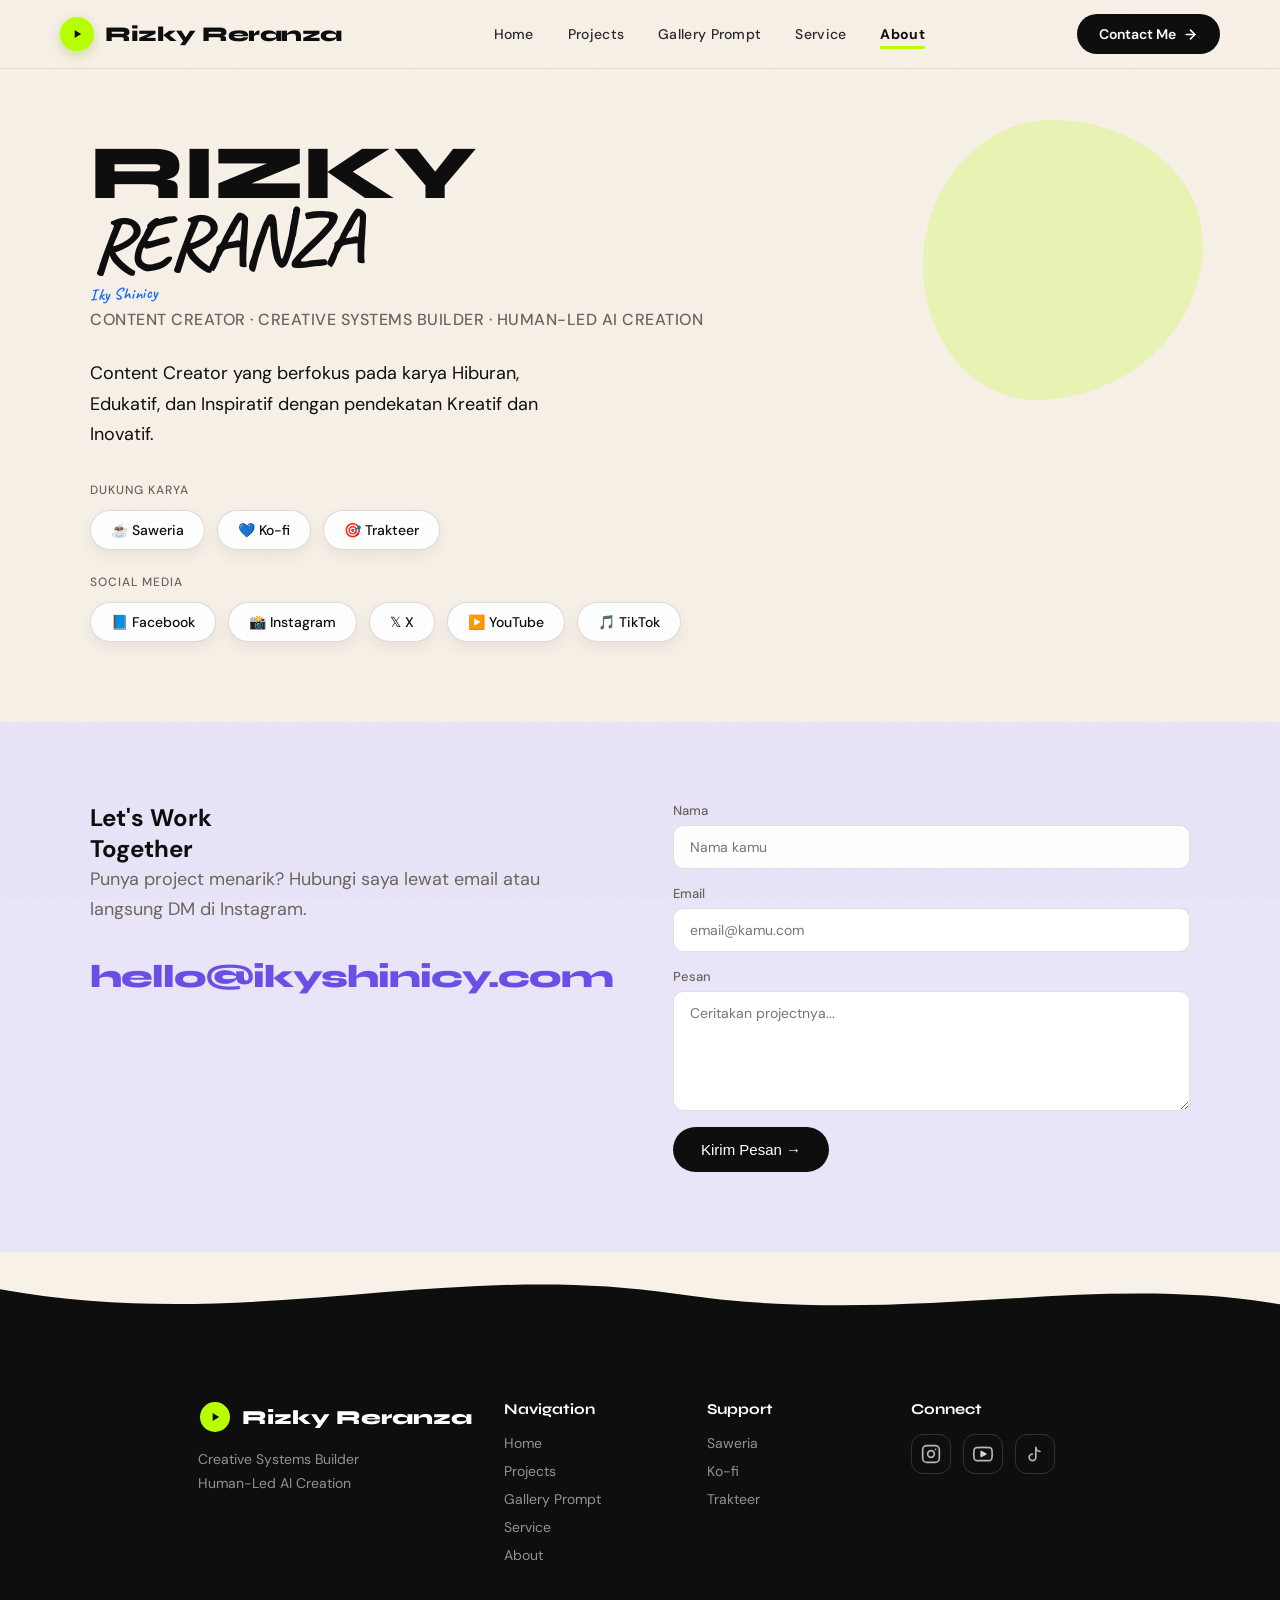
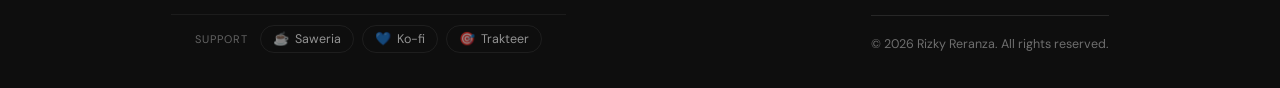
==== about.html @ e00b77de "Add files via upload" ====
<!DOCTYPE html>
<html lang="id">
<head>
  <meta charset="UTF-8"/>
  <meta name="viewport" content="width=device-width, initial-scale=1.0"/>
  <title>Iky Shinicy — Rizky Reranza | Creative Systems Builder</title>
  <meta name="description" content="Iky Shinicy adalah nama kreator dari Rizky Reranza, seorang Creative Systems Builder dan Content Creator Indonesia. Spesialisasi: desain visual, video, filmmaking, musik, dan web development melalui pendekatan Human-Led AI Creation."/>
  <meta name="keywords" content="Iky Shinicy, Rizky Reranza, Creative Systems Builder, Content Creator Indonesia, Human-Led AI Creation, desain visual, filmmaking, komposisi musik, web development"/>
  <meta property="og:title" content="Iky Shinicy — Rizky Reranza | Creative Systems Builder"/>
  <meta property="og:description" content="Creative Systems Builder & Content Creator Indonesia. Stay curious, stay creative."/>
  <meta property="og:type" content="website"/>
  <link rel="preconnect" href="https://fonts.googleapis.com"/>
  <link href="https://fonts.googleapis.com/css2?family=Syne:wght@700;800&family=DM+Sans:wght@300;400;500&display=swap" rel="stylesheet"/>
  <script src="js/colorizer.js"></script>
  <style>
    :root{--sky:#08A8F5;--lime:#B8FF00;--ink:#090909;--white:#fff;--yellow:#FFD21A;--paper:#F7F1E8;--muted:#6b6560;}
    *,*::before,*::after{box-sizing:border-box;margin:0;padding:0;}
    html{scroll-behavior:smooth;}
    body{font-family:'DM Sans',sans-serif;background:var(--paper);color:var(--ink);overflow-x:hidden;}
    a{color:inherit;text-decoration:none;}
    .noise{position:fixed;inset:0;pointer-events:none;opacity:.06;z-index:9999;background-image:url("data:image/svg+xml,%3Csvg viewBox='0 0 200 200' xmlns='http://www.w3.org/2000/svg'%3E%3Cfilter id='n'%3E%3CfeTurbulence type='fractalNoise' baseFrequency='.9' numOctaves='4'/%3E%3C/filter%3E%3Crect width='100%25' height='100%25' filter='url(%23n)'/%3E%3C/svg%3E");background-size:180px;mix-blend-mode:multiply;}

    header{position:fixed;z-index:1000;top:0;left:0;right:0;display:flex;align-items:center;justify-content:space-between;padding:16px calc(50% - 550px);background:rgba(247,241,232,.9);backdrop-filter:blur(16px);border-bottom:3px solid var(--ink);}
    .logo{font-family:'Syne',sans-serif;font-weight:800;font-size:20px;letter-spacing:-0.5px;display:flex;align-items:center;gap:10px;}
    .logo-dot{display:inline-block;background:var(--lime);border:2.5px solid var(--ink);border-radius:50%;width:26px;height:26px;box-shadow:3px 3px 0 var(--ink);}
    nav{display:flex;gap:6px;align-items:center;}
    nav a{font-size:13px;font-weight:500;padding:7px 14px;border-radius:999px;border:1.5px solid transparent;transition:all .2s;letter-spacing:.3px;}
    nav a:hover,nav a.active{border-color:var(--ink);background:var(--white);}
    nav .nav-cta{background:var(--ink);color:var(--white);border-color:var(--ink);}
    nav .nav-cta:hover{background:var(--sky);border-color:var(--sky);}
    .menu-btn{display:none;flex-direction:column;gap:5px;cursor:pointer;padding:4px;}
    .menu-btn span{display:block;width:22px;height:2px;background:var(--ink);border-radius:2px;transition:.3s;}

    .page-wrap{width:100%;}
    .about-hero{padding:140px calc(50% - 550px) 80px;display:block;border-bottom:3px solid var(--ink);}
    .about-alias{font-family:'DM Sans',sans-serif;font-size:16px;font-weight:500;color:var(--sky);letter-spacing:.5px;margin-bottom:8px;}
    .about-card-alias{font-size:13px;color:rgba(9,9,9,.5);margin-top:2px;margin-bottom:0;}
    .about-support{margin-top:28px;}
    .support-label{font-size:12px;font-weight:500;color:var(--muted);text-transform:uppercase;letter-spacing:1px;margin-bottom:12px;}
    .support-btns{display:flex;gap:12px;flex-wrap:wrap;}
    .about-name{font-family:'Syne',sans-serif;font-weight:800;font-size:clamp(40px,6vw,80px);letter-spacing:-3px;line-height:.88;text-transform:uppercase;margin-bottom:8px;}
    .about-name span{color:var(--sky);}
    .about-role{font-size:16px;font-weight:500;color:var(--muted);letter-spacing:.5px;text-transform:uppercase;margin-bottom:28px;}
    .about-bio{font-size:18px;line-height:1.7;color:var(--ink);margin-bottom:32px;max-width:480px;}
    .about-links{display:flex;gap:12px;flex-wrap:wrap;}
    .social-btn{display:inline-flex;align-items:center;gap:8px;font-size:14px;font-weight:500;padding:10px 20px;border:2px solid var(--ink);border-radius:999px;box-shadow:3px 3px 0 var(--ink);transition:all .2s;}
    .social-btn:hover{transform:translate(-2px,-2px);box-shadow:5px 5px 0 var(--ink);}
    .about-visual{display:flex;align-items:center;justify-content:center;}
    .about-card{width:100%;max-width:360px;background:var(--sky);border:3px solid var(--ink);border-radius:24px;padding:40px;box-shadow:12px 12px 0 var(--ink);text-align:center;}
    .about-avatar{width:100px;height:100px;border-radius:50%;background:var(--yellow);border:3px solid var(--ink);box-shadow:5px 5px 0 var(--ink);margin:0 auto 20px;display:flex;align-items:center;justify-content:center;font-size:40px;}
    .about-card-name{font-family:'Syne',sans-serif;font-weight:800;font-size:22px;letter-spacing:-1px;margin-bottom:4px;}
    .about-card-role{font-size:14px;color:rgba(9,9,9,.6);}
    .about-card-loc{display:inline-flex;align-items:center;gap:6px;margin-top:16px;font-size:13px;padding:6px 14px;background:var(--white);border:2px solid var(--ink);border-radius:999px;}

    .about-card-support{display:flex;flex-direction:column;gap:8px;margin-top:20px;}
    .card-sup-btn{display:flex;align-items:center;justify-content:center;gap:8px;font-size:14px;font-weight:500;font-family:'DM Sans',sans-serif;padding:10px 20px;background:var(--white);border:2px solid var(--ink);border-radius:999px;box-shadow:3px 3px 0 var(--ink);transition:all .2s;color:var(--ink);}
    .card-sup-btn:hover{transform:translate(-2px,-2px);box-shadow:5px 5px 0 var(--ink);}



    .contact-section{padding:80px calc(50% - 550px);background:var(--ink);color:var(--white);border-bottom:3px solid var(--sky);}
    .contact-section .section-title{color:var(--white);}
    .contact-grid{display:grid;grid-template-columns:1fr 1fr;gap:60px;align-items:start;}
    .contact-text{font-size:18px;color:rgba(255,255,255,.6);line-height:1.7;margin-bottom:32px;}
    .contact-email{font-family:'Syne',sans-serif;font-weight:800;font-size:clamp(20px,3vw,32px);letter-spacing:-1px;color:var(--sky);}
    .contact-email:hover{color:var(--lime);}
    .contact-form{display:flex;flex-direction:column;gap:16px;}
    .form-group{display:flex;flex-direction:column;gap:6px;}
    .form-group label{font-size:13px;font-weight:500;color:rgba(255,255,255,.5);}
    .form-group input,.form-group textarea{background:rgba(255,255,255,.06);border:1.5px solid rgba(255,255,255,.15);border-radius:10px;padding:12px 16px;font-size:14px;color:var(--white);font-family:'DM Sans',sans-serif;outline:none;transition:border-color .2s;resize:vertical;}
    .form-group input:focus,.form-group textarea:focus{border-color:var(--sky);}
    .form-group textarea{min-height:120px;}
    .submit-btn{background:var(--sky);color:var(--ink);font-size:15px;font-weight:500;padding:14px 28px;border-radius:999px;border:2px solid var(--sky);cursor:pointer;transition:all .2s;width:fit-content;}
    .submit-btn:hover{background:var(--lime);border-color:var(--lime);}

    footer{background:rgba(9,9,9,1);color:var(--white);padding:32px calc(50% - 550px);display:flex;justify-content:space-between;align-items:center;flex-wrap:wrap;gap:12px;font-size:13px;}
    .footer-links{display:flex;gap:20px;color:rgba(255,255,255,.4);}
    .footer-links a:hover{color:var(--white);}

    @media(max-width:768px){
      nav{display:none;}
      nav.open{display:flex;flex-direction:column;position:absolute;top:100%;left:0;right:0;background:var(--paper);padding:20px 6vw;border-bottom:3px solid var(--ink);gap:8px;}
      .menu-btn{display:flex;}
      .about-hero{grid-template-columns:1fr;gap:40px;}
      .about-visual{order:-1;}
      .contact-grid{grid-template-columns:1fr;}
    }
  </style>
  <link rel="stylesheet" href="css/site.css"/>
  <link rel="stylesheet" href="css/pages.css"/>
</head>
<body>
<div class="noise"></div>

<header>
  <a href="index.html" class="logo"><span class="logo-dot"></span>Iky Shinicy</a>
  <nav id="main-nav">
    <a href="index.html">Home</a>
    <a href="projects.html">Projects</a>
    <a href="galleryprompt.html">Gallery Prompt</a>
    <a href="service.html">Service</a>
    <a href="about.html" class="active">About</a>
    <a href="#" id="nav-hire" class="nav-cta">Hire Me</a>
  </nav>
  <div class="menu-btn" onclick="document.getElementById('main-nav').classList.toggle('open')">
    <span></span><span></span><span></span>
  </div>
</header>

<div class="page-wrap">

<section class="about-hero">
  <div>
    <div class="about-name" id="about-name"></div>
    <div class="about-alias" id="about-alias">Iky Shinicy</div>
    <div class="about-role" id="about-role"></div>
    <p class="about-bio" id="about-bio"></p>
    <div class="about-support">
      <div class="support-label">Dukung Karya</div>
      <div class="support-btns" id="support-btns"></div>
    </div>
    <div class="about-support" style="margin-top:24px;">
      <div class="support-label">Social Media</div>
      <div class="support-btns" id="social-btns"></div>
    </div>
  </div>
</section>



<section class="contact-section">
  <div class="contact-grid">
    <div>
      <h2 class="section-title">Let's Work<br>Together</h2>
      <p class="contact-text">Punya project menarik? Hubungi saya lewat email atau langsung DM di Instagram.</p>
      <a class="contact-email" id="contact-email" href="#"></a>
    </div>
    <div class="contact-form">
      <div class="form-group">
        <label>Nama</label>
        <input type="text" id="form-name" placeholder="Nama kamu"/>
      </div>
      <div class="form-group">
        <label>Email</label>
        <input type="email" id="form-email" placeholder="email@kamu.com"/>
      </div>
      <div class="form-group">
        <label>Pesan</label>
        <textarea id="form-msg" placeholder="Ceritakan projectnya..."></textarea>
      </div>
      <button class="submit-btn" onclick="submitForm()">Kirim Pesan →</button>
    </div>
  </div>
</section>

</div><!-- end page-wrap -->

<footer>
  <a href="index.html" style="font-family:'Syne',sans-serif;font-weight:800;font-size:16px;">Iky Shinicy</a>
  <div class="footer-links">
    <a href="index.html">Home</a>
    <a href="projects.html">Projects</a>
    <a href="galleryprompt.html">Gallery Prompt</a>
  </div>
</footer>

<script src="js/data.js"></script>
<script>
  function initAbout() {
    const d = SITE_DATA;
    const p = d.profile;

    // Nama — split jadi 2 baris, nama depan & belakang
    const nameParts = p.name.split(' ');
    const firstName = nameParts[0];
    const lastName = nameParts.slice(1).join(' ');
    document.getElementById('about-name').innerHTML = `${firstName}<br><span>${lastName}</span>`;

    // Role & Bio
    document.getElementById('about-role').textContent = p.role || 'Content Creator · Creative Systems Builder · Human-Led AI Creation';
    document.getElementById('about-bio').innerHTML = (p.bio || '') + (p.quote ? `<br><br><em>"${p.quote}"</em>` : '');

    // Alias/tagline
    if (p.tagline) document.getElementById('about-alias').textContent = p.tagline;

    // Nav hire me
    document.getElementById('nav-hire').href = 'mailto:' + p.email;

    // Contact email
    const emailEl = document.getElementById('contact-email');
    emailEl.textContent = p.email;
    emailEl.href = 'mailto:' + p.email;

    // Support buttons
    const supportMap = [
      { key: 'saweria', icon: '☕', label: 'Saweria' },
      { key: 'kofi',    icon: '💙', label: 'Ko-fi' },
      { key: 'trakteer',icon: '🎯', label: 'Trakteer' },
    ];
    document.getElementById('support-btns').innerHTML = supportMap
      .filter(s => p[s.key])
      .map(s => `<a href="${p[s.key]}" target="_blank" rel="noopener" class="social-btn">${s.icon} ${s.label}</a>`)
      .join('');

    // Social media buttons
    const socialMap = [
      { key: 'facebook',  icon: '📘', label: 'Facebook' },
      { key: 'instagram', icon: '📸', label: 'Instagram' },
      { key: 'x',         icon: '𝕏', label: 'X' },
      { key: 'youtube',   icon: '▶️', label: 'YouTube' },
      { key: 'tiktok',    icon: '🎵', label: 'TikTok' },
    ];
    document.getElementById('social-btns').innerHTML = socialMap
      .filter(s => p[s.key])
      .map(s => `<a href="${p[s.key]}" target="_blank" rel="noopener" class="social-btn">${s.icon} ${s.label}</a>`)
      .join('');

  }

  initAbout();
</script>
<script>
  function submitForm() {
    const name = document.getElementById('form-name').value.trim();
    const email = document.getElementById('form-email').value.trim();
    const msg = document.getElementById('form-msg').value.trim();
    if (!name || !email) { alert('Nama dan email wajib diisi.'); return; }
    const btn = document.querySelector('.submit-btn');
    btn.textContent = '✓ Pesan Terkirim!';
    btn.style.background = '#B8FF00';
    document.getElementById('form-name').value = '';
    document.getElementById('form-email').value = '';
    document.getElementById('form-msg').value = '';
    setTimeout(() => { btn.textContent = 'Kirim Pesan →'; btn.style.background = ''; }, 3000);
  }
</script>
  <div id="support-section"></div>
<script>
  // Load support section jika file tersedia
  fetch('partials/support-section.html')
    .then(r => { if (!r.ok) throw new Error('not found'); return r.text(); })
    .then(html => { document.getElementById('support-section').innerHTML = html; })
    .catch(() => { /* File tidak ada, diabaikan */ });
</script>
<script src="js/chrome.js" defer></script>
</body>
</html>
---- css/site.css ----
/* ============================================================
   site.css — Shared chrome for all inner pages
   (header, nav, Contact Me, footer, brush accents)
   Scoped to chrome only to avoid clashing with page sections.
   ============================================================ */
@import url('https://fonts.googleapis.com/css2?family=Caveat:wght@600;700&display=swap');

:root {
  --sky: #08A8F5; --blue: #1B6EF3; --lime: #B8FF00; --ink: #0E0E0E;
  --paper: #F7F1E8; --purple: #6B4EE6; --orange: #F97316; --muted: #6b6560; --white:#fff;
  --site-maxw: 1160px;
}

/* ---- Header ---- */
header {
  position: fixed !important; z-index: 1000; top: 0; left: 0; right: 0;
  display: flex !important; align-items: center; justify-content: space-between;
  padding: 14px max(24px, calc(50% - var(--site-maxw)/2)) !important;
  background: rgba(247,241,232,.82) !important; backdrop-filter: blur(14px);
  border-bottom: 1px solid rgba(14,14,14,.08) !important;
}
header .logo {
  font-family: 'Syne', sans-serif; font-weight: 800; font-size: 21px; letter-spacing: -.5px;
  display: flex; align-items: center; gap: 11px; color: var(--ink) !important;
}
header .logo-dot {
  display: inline-flex !important; align-items: center; justify-content: center;
  background: var(--lime) !important; border: none !important; border-radius: 50%;
  width: 34px !important; height: 34px !important; box-shadow: 0 4px 12px rgba(120,180,0,.35) !important;
  transition: transform .18s;
}
header .logo-dot:hover { transform: scale(1.08) rotate(-6deg); }
header nav { display: flex; gap: 4px; align-items: center; }
header nav a {
  font-size: 14px !important; font-weight: 500 !important; padding: 8px 15px !important;
  border-radius: 999px !important; border: none !important; color: #2a2a2a !important;
  transition: color .2s, background .2s; position: relative; background: transparent !important;
}
header nav a:hover { background: rgba(14,14,14,.05) !important; color: var(--ink) !important; }
header nav a.active { color: var(--ink) !important; font-weight: 700 !important; }
header nav a.active::after {
  content: ''; position: absolute; left: 15px; right: 15px; bottom: 2px; height: 3px;
  background: var(--lime); border-radius: 999px;
}
header .nav-cta {
  display: inline-flex !important; align-items: center; gap: 7px;
  background: var(--ink) !important; color: var(--white) !important; font-weight: 600 !important;
  font-size: 14px !important; padding: 11px 22px !important; border: none !important; border-radius: 999px !important;
}
header .nav-cta:hover { background: var(--blue) !important; color: var(--white) !important; }
header .menu-btn span { background: var(--ink) !important; }

/* ---- Brush accent for page titles ---- */
.brush-word {
  font-family: 'Caveat', cursive; font-weight: 700; display: inline-block;
  line-height: .8; transform: rotate(-2deg); position: relative;
}

/* ---- Standardized footer ---- */
.site-footer { background: var(--ink); color: var(--white); padding: 60px 24px 26px; position: relative; overflow: hidden; }
.site-footer .sf-inner {
  max-width: var(--site-maxw); margin: 0 auto;
  display: grid; grid-template-columns: 1.6fr 1fr 1fr 1fr; gap: 32px;
}
.site-footer .sf-logo { font-family: 'Syne', sans-serif; font-weight: 800; font-size: 20px; display: flex; align-items: center; gap: 10px; margin-bottom: 14px; color:#fff; }
.site-footer .sf-logo .logo-dot { width: 34px; height: 34px; background: var(--lime); border-radius: 50%; display: inline-flex; align-items:center; justify-content:center; }
.site-footer .sf-brand p { font-size: 14px; color: rgba(255,255,255,.55); line-height: 1.7; }
.site-footer h4 { font-family: 'Syne', sans-serif; font-weight: 700; font-size: 15px; margin-bottom: 16px; color:#fff; }
.site-footer .sf-col a { display: block; font-size: 14px; color: rgba(255,255,255,.55); margin-bottom: 10px; transition: color .2s; }
.site-footer .sf-col a:hover { color: var(--lime); }
.site-footer .sf-social { display: flex; gap: 12px; }
.site-footer .sf-social a {
  display: inline-flex; align-items: center; justify-content: center; width: 40px; height: 40px;
  border: 1px solid rgba(255,255,255,.15); border-radius: 12px; color: rgba(255,255,255,.7); transition: all .2s;
}
.site-footer .sf-social a:hover { color: var(--ink); background: var(--lime); border-color: var(--lime); transform: translateY(-2px); }
.site-footer .sf-support { max-width: var(--site-maxw); margin: 28px auto 0; }
.site-footer .sf-bottom {
  max-width: var(--site-maxw); margin: 18px auto 0; display: flex; justify-content: space-between;
  align-items: center; flex-wrap: wrap; gap: 8px; padding-top: 20px;
  border-top: 1px solid rgba(255,255,255,.1); font-size: 12.5px; color: rgba(255,255,255,.4);
}
@media (max-width: 900px) { .site-footer .sf-inner { grid-template-columns: 1fr 1fr; gap: 28px; } }
@media (max-width: 768px) { header nav { display: none; } header nav.open { display: flex; flex-direction: column; position: absolute; top: 100%; left: 0; right: 0; background: var(--paper); padding: 16px; gap: 4px; } header .menu-btn { display: flex !important; } }
---- css/pages.css ----
/* ============================================================
   pages.css — Bring inner pages into the Home design system
   Scoped by body[data-page]. Home is NOT affected.
   ============================================================ */
:root {
  --sky:#08A8F5; --blue:#1B6EF3; --lime:#B8FF00; --ink:#0E0E0E;
  --paper:#F7F1E8; --purple:#6B4EE6; --orange:#F97316; --muted:#6b6560; --white:#fff;
}

/* ---- Organic wave dividers (shared) ---- */
.page-wave { line-height:0; width:100%; margin-bottom:-1px; position:relative; z-index:1; }
.page-wave svg { display:block; width:100%; height:clamp(48px,7vw,110px); }

/* ---- Softer noise on all inner pages ---- */
body[data-page] .noise { opacity:.05 !important; mix-blend-mode:multiply !important; }

/* ---- Shared page-hero rhythm ---- */
body[data-page] .page-hero,
body[data-page] .about-hero { border-bottom:none !important; }
body[data-page] .page-hero h1,
body[data-page] .about-name { letter-spacing:-2px !important; }

/* ================= GALLERY PROMPT (lavender / purple) ================= */
body[data-page="galleryprompt"] { background:#E9E4F8 !important; color:var(--ink) !important; }
body[data-page="galleryprompt"] .page-hero { background:#F7F1E8; padding-bottom:52px !important; }
body[data-page="galleryprompt"] .page-hero h1 { color:var(--ink) !important; }
body[data-page="galleryprompt"] .page-hero h1 span { color:var(--purple) !important; }
body[data-page="galleryprompt"] .page-hero p { color:var(--muted) !important; }
body[data-page="galleryprompt"] .filter-bar { background:rgba(233,228,248,.92) !important; border-bottom:none !important; }
body[data-page="galleryprompt"] .filter-btn { border:1.5px solid rgba(108,75,230,.25) !important; color:#5b5470 !important; background:rgba(255,255,255,.55) !important; }
body[data-page="galleryprompt"] .filter-btn:hover,
body[data-page="galleryprompt"] .filter-btn.active { background:var(--purple) !important; color:#fff !important; border-color:var(--purple) !important; }
body[data-page="galleryprompt"] .galleryprompt-card { border:1px solid rgba(14,14,14,.06) !important; border-radius:18px !important; box-shadow:0 6px 18px rgba(90,70,160,.10) !important; background:#fff !important; }
body[data-page="galleryprompt"] .galleryprompt-card:hover { transform:translateY(-6px) !important; box-shadow:0 16px 34px rgba(90,70,160,.20) !important; }
body[data-page="galleryprompt"] .card-body { border-top:none !important; padding:13px 15px 15px !important; }
body[data-page="galleryprompt"] .card-title { font-size:15px !important; }
body[data-page="galleryprompt"] .lightbox { background:rgba(14,14,14,.72) !important; backdrop-filter:blur(6px); }
body[data-page="galleryprompt"] .lightbox-inner { border:none !important; border-radius:24px !important; box-shadow:0 30px 80px rgba(0,0,0,.4) !important; }
body[data-page="galleryprompt"] .lb-cat { color:var(--purple) !important; }
body[data-page="galleryprompt"] .lb-prompt { font-family:'DM Sans',sans-serif !important; background:#f5f2ec !important; border:1px solid rgba(14,14,14,.08) !important; border-radius:14px !important; }
body[data-page="galleryprompt"] .lb-btn { border:none !important; box-shadow:none !important; }
body[data-page="galleryprompt"] .lb-btn-copy { background:var(--ink) !important; color:#fff !important; }
body[data-page="galleryprompt"] .lb-btn-copy:hover { background:var(--purple) !important; }
body[data-page="galleryprompt"] .lb-btn-close { border:1.5px solid rgba(14,14,14,.15) !important; }
body[data-page="galleryprompt"] .traktir-toggle { border:1.5px solid rgba(14,14,14,.15) !important; box-shadow:0 6px 16px rgba(90,70,160,.12) !important; }

/* ================= PROJECTS (light blue / blue) ================= */
body[data-page="projects"] { background:#E1EFFB !important; color:var(--ink) !important; }
body[data-page="projects"] .page-hero { background:#F7F1E8; padding-bottom:52px !important; }
body[data-page="projects"] .page-hero h1 { color:var(--ink) !important; }
body[data-page="projects"] .page-hero h1 span { color:var(--blue) !important; }
body[data-page="projects"] .page-hero p { color:var(--muted) !important; }
body[data-page="projects"] .cat-card { background:#fff !important; border:1px solid rgba(14,14,14,.06) !important; border-radius:22px !important; box-shadow:0 6px 20px rgba(27,110,243,.08) !important; }
body[data-page="projects"] .cat-card:hover { transform:translateY(-6px) !important; border-color:rgba(27,110,243,.2) !important; box-shadow:0 16px 34px rgba(27,110,243,.16) !important; }
body[data-page="projects"] .cat-img { background:#eef2f8 !important; }
body[data-page="projects"] .cat-label { color:var(--blue) !important; }
body[data-page="projects"] .cat-title { color:var(--ink) !important; }
body[data-page="projects"] .cat-desc { color:var(--muted) !important; }
body[data-page="projects"] .cat-arrow { color:var(--blue) !important; }
body[data-page="projects"] .progress-text { color:var(--muted) !important; }
body[data-page="projects"] .progress-track { background:rgba(14,14,14,.08) !important; }
body[data-page="projects"] .progress-fill { background:linear-gradient(90deg,var(--blue),var(--sky)) !important; }
body[data-page="projects"] .progress-pct { color:var(--blue) !important; }
body[data-page="projects"] .count-badge { background:rgba(27,110,243,.12) !important; color:var(--blue) !important; border-color:rgba(27,110,243,.2) !important; }

/* ================= SERVICE (warm cream / orange) ================= */
body[data-page="service"] { background:#FBF3E7 !important; color:var(--ink) !important; }
body[data-page="service"] .hero { background:#FCE7C9 !important; border-bottom:none !important; }
body[data-page="service"] .hero::after { color:rgba(249,115,22,.10) !important; }
body[data-page="service"] .hero-tag { background:var(--ink) !important; color:#FCE7C9 !important; }
body[data-page="service"] .hero h1 { color:var(--ink) !important; }
body[data-page="service"] .hero h1 span { color:var(--orange) !important; }
body[data-page="service"] .hero-stats { border-top:1.5px solid rgba(14,14,14,.12) !important; }
body[data-page="service"] .services-section { border-bottom:none !important; max-width:1000px; margin:0 auto; padding:8px 0 40px; }
body[data-page="service"] .service-item { background:#fff !important; border:1px solid rgba(249,115,22,.14) !important; border-radius:20px !important; box-shadow:0 6px 20px rgba(249,115,22,.07) !important; margin:0 max(24px,calc(50% - 500px)) 16px !important; overflow:hidden; }
body[data-page="service"] .service-item:nth-child(even) { background:#fff !important; }
body[data-page="service"] .service-price-tag { background:#FFF3E2 !important; border:1.5px solid rgba(249,115,22,.35) !important; color:#c2560c !important; border-radius:999px !important; }
body[data-page="service"] .service-name { font-family:'Caveat',cursive !important; font-weight:700 !important; font-size:clamp(24px,3.4vw,34px) !important; letter-spacing:0 !important; }
body[data-page="service"] .toggle-icon { border:1.5px solid rgba(14,14,14,.18) !important; }
body[data-page="service"] .service-item.open .toggle-icon { background:var(--orange) !important; color:#fff !important; }
body[data-page="service"] .feat-dot { background:var(--orange) !important; }
body[data-page="service"] .btn-lihat { background:var(--ink) !important; color:#fff !important; border:none !important; }
body[data-page="service"] .btn-lihat:hover { background:var(--orange) !important; color:#fff !important; }
body[data-page="service"] .cta-section { background:#FCE7C9 !important; border-top:none !important; }
body[data-page="service"] .cta-section h2 { color:var(--ink) !important; }
body[data-page="service"] .cta-section h2 span { color:var(--orange) !important; }
body[data-page="service"] .cta-section p { color:rgba(14,14,14,.6) !important; }
body[data-page="service"] .btn-cta { background:var(--ink) !important; color:#fff !important; }
body[data-page="service"] .btn-cta:hover { background:var(--orange) !important; }

/* ================= ABOUT (warm cream editorial / lime) ================= */
body[data-page="about"] { background:#F7F1E8 !important; color:var(--ink) !important; }
body[data-page="about"] .about-hero { position:relative; }
body[data-page="about"] .about-alias { color:var(--blue) !important; }
body[data-page="about"] .about-name span { color:var(--ink) !important; -webkit-text-stroke:0 !important; }
body[data-page="about"] .about-role { color:var(--muted) !important; }
body[data-page="about"] .about-bio { color:var(--ink) !important; }
body[data-page="about"] .social-btn { border:1.5px solid rgba(14,14,14,.14) !important; box-shadow:0 6px 16px rgba(0,0,0,.06) !important; background:#fff !important; }
body[data-page="about"] .social-btn:hover { transform:translateY(-3px) !important; box-shadow:0 12px 26px rgba(0,0,0,.12) !important; }
body[data-page="about"] .about-card { background:#E1EFFB !important; border:none !important; border-radius:24px !important; box-shadow:0 16px 40px rgba(27,110,243,.16) !important; }
body[data-page="about"] .about-avatar { background:var(--lime) !important; border:none !important; box-shadow:0 8px 20px rgba(120,180,0,.3) !important; }
body[data-page="about"] .about-card-loc { border:1.5px solid rgba(14,14,14,.12) !important; }
body[data-page="about"] .card-sup-btn { border:1.5px solid rgba(14,14,14,.12) !important; box-shadow:0 4px 12px rgba(0,0,0,.06) !important; }
body[data-page="about"] .card-sup-btn:hover { transform:translateY(-2px) !important; box-shadow:0 8px 18px rgba(0,0,0,.1) !important; }
/* Convert dark contact section into soft lavender editorial block */
body[data-page="about"] .contact-section { background:#E9E4F8 !important; color:var(--ink) !important; border-bottom:none !important; }
body[data-page="about"] .contact-section .section-title { color:var(--ink) !important; }
body[data-page="about"] .contact-section .section-title span { color:var(--purple) !important; }
body[data-page="about"] .contact-text { color:var(--muted) !important; }
body[data-page="about"] .contact-email { color:var(--purple) !important; }
body[data-page="about"] .contact-email:hover { color:var(--blue) !important; }
body[data-page="about"] .form-group label { color:var(--muted) !important; }
body[data-page="about"] .form-group input,
body[data-page="about"] .form-group textarea { background:#fff !important; border:1px solid rgba(14,14,14,.12) !important; color:var(--ink) !important; }
body[data-page="about"] .form-group input:focus,
body[data-page="about"] .form-group textarea:focus { border-color:var(--purple) !important; }
body[data-page="about"] .submit-btn { background:var(--ink) !important; color:#fff !important; border:none !important; }
body[data-page="about"] .submit-btn:hover { background:var(--purple) !important; }

/* About editorial doodles */
body[data-page="about"] .about-hero::before {
  content:''; position:absolute; right:6%; top:120px; width:280px; height:280px; border-radius:46% 54% 60% 40% / 52% 44% 56% 48%;
  background:rgba(184,255,0,.22); z-index:0; pointer-events:none;
}
@media (max-width:768px){ body[data-page="about"] .about-hero::before{ width:180px; height:180px; right:-20px; top:90px; } }
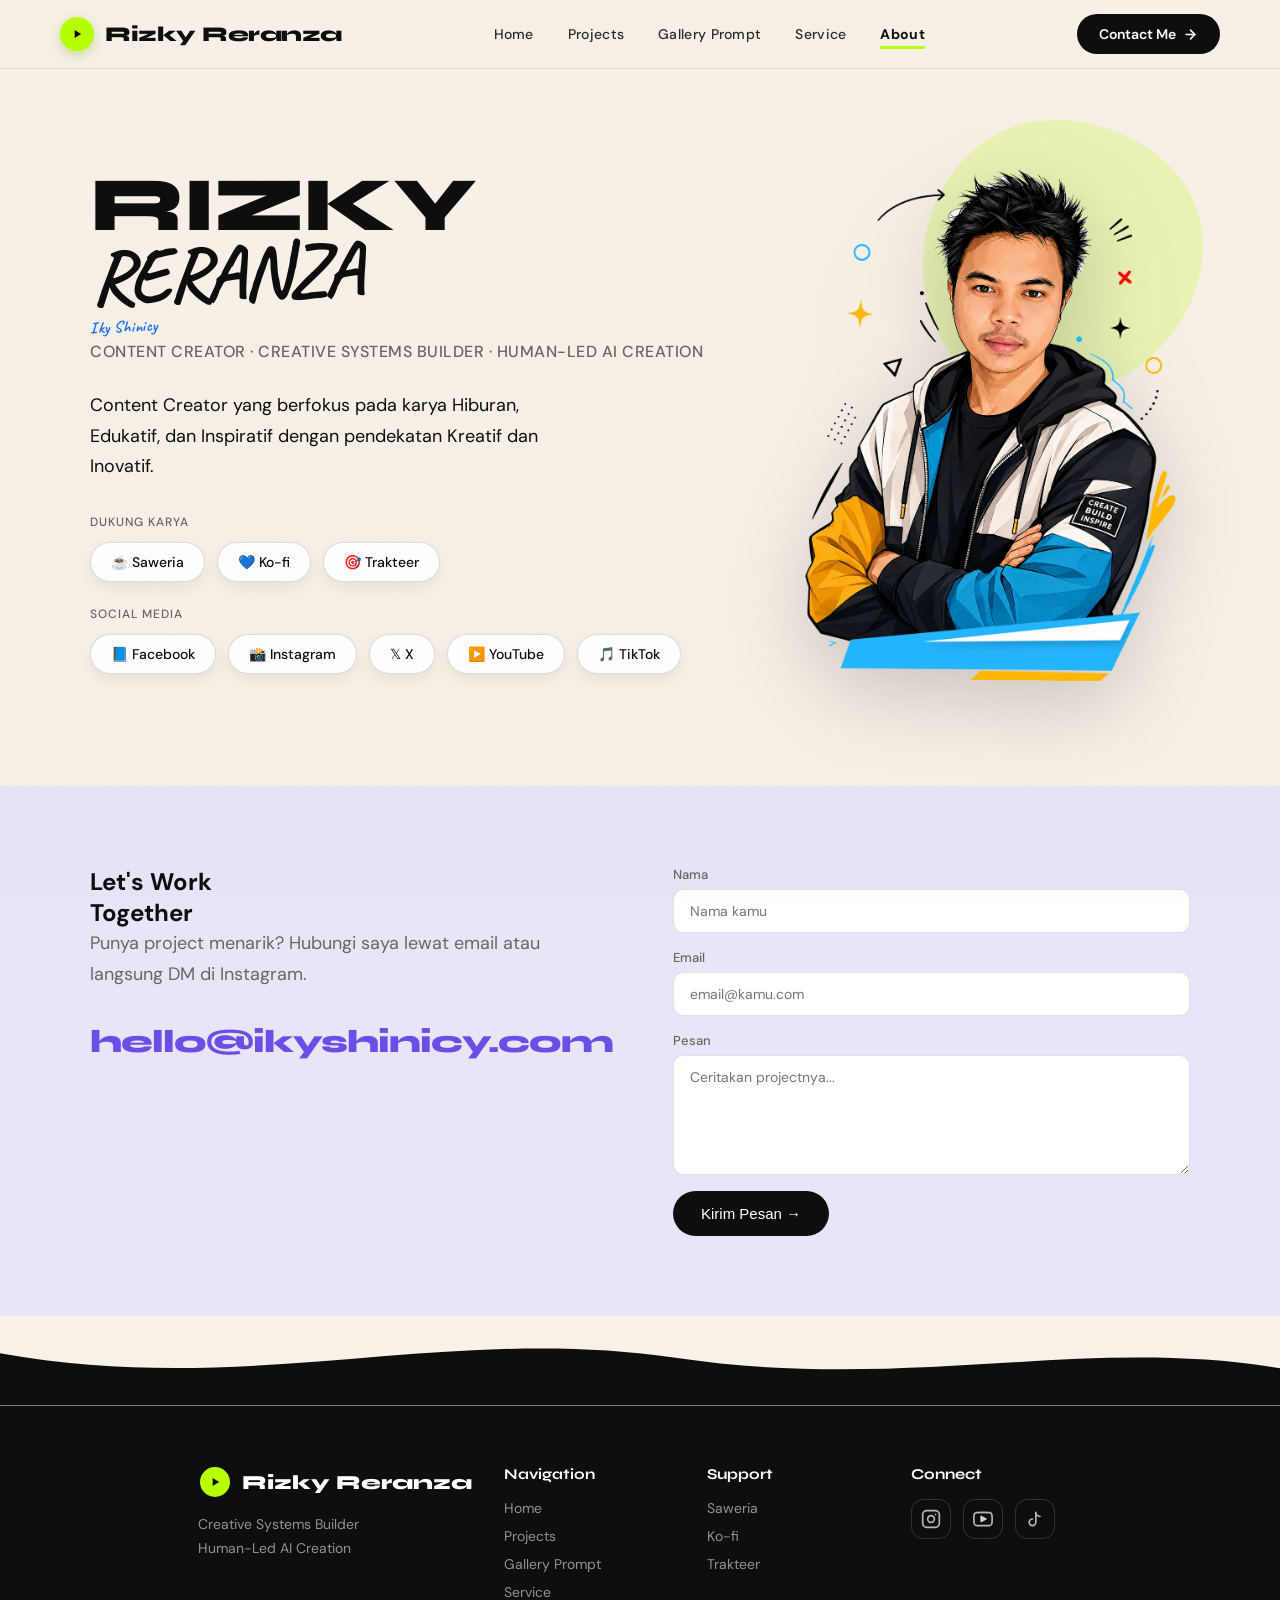
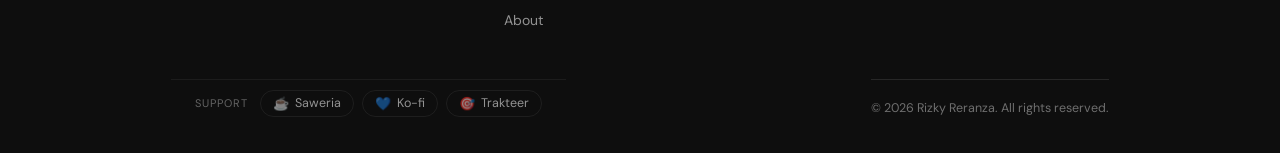
==== commit a6db6460: "Add files via upload" ====
--- a/about.html
+++ b/about.html
@@ -32,7 +32,16 @@
     .menu-btn span{display:block;width:22px;height:2px;background:var(--ink);border-radius:2px;transition:.3s;}
 
     .page-wrap{width:100%;}
-    .about-hero{padding:140px calc(50% - 550px) 80px;display:block;border-bottom:3px solid var(--ink);}
+    .about-hero{padding:140px calc(50% - 550px) 80px;display:grid;grid-template-columns:1fr 400px;gap:40px;align-items:center;border-bottom:3px solid var(--ink);}
+    .about-visual{position:relative;display:flex;align-items:center;justify-content:center;min-height:380px;}
+    .about-illustration{width:100%;max-width:380px;filter:drop-shadow(0 24px 40px rgba(0,0,0,.18));position:relative;z-index:2;}
+    .float-slow{animation:about-floaty 5.5s ease-in-out infinite;}
+    @keyframes about-floaty{0%,100%{transform:translateY(0);}50%{transform:translateY(-14px);}}
+    @media (max-width:900px){
+      .about-hero{grid-template-columns:1fr;padding-top:120px;}
+      .about-visual{order:-1;min-height:auto;margin-bottom:8px;}
+      .about-illustration{max-width:280px;}
+    }
     .about-alias{font-family:'DM Sans',sans-serif;font-size:16px;font-weight:500;color:var(--sky);letter-spacing:.5px;margin-bottom:8px;}
     .about-card-alias{font-size:13px;color:rgba(9,9,9,.5);margin-top:2px;margin-bottom:0;}
     .about-support{margin-top:28px;}
@@ -123,6 +132,10 @@
       <div class="support-label">Social Media</div>
       <div class="support-btns" id="social-btns"></div>
     </div>
+  </div>
+
+  <div class="about-visual">
+    <img class="about-illustration float-slow" src="assets/img/generated/about-final.png" alt="Rizky Reranza illustration"/>
   </div>
 </section>
 
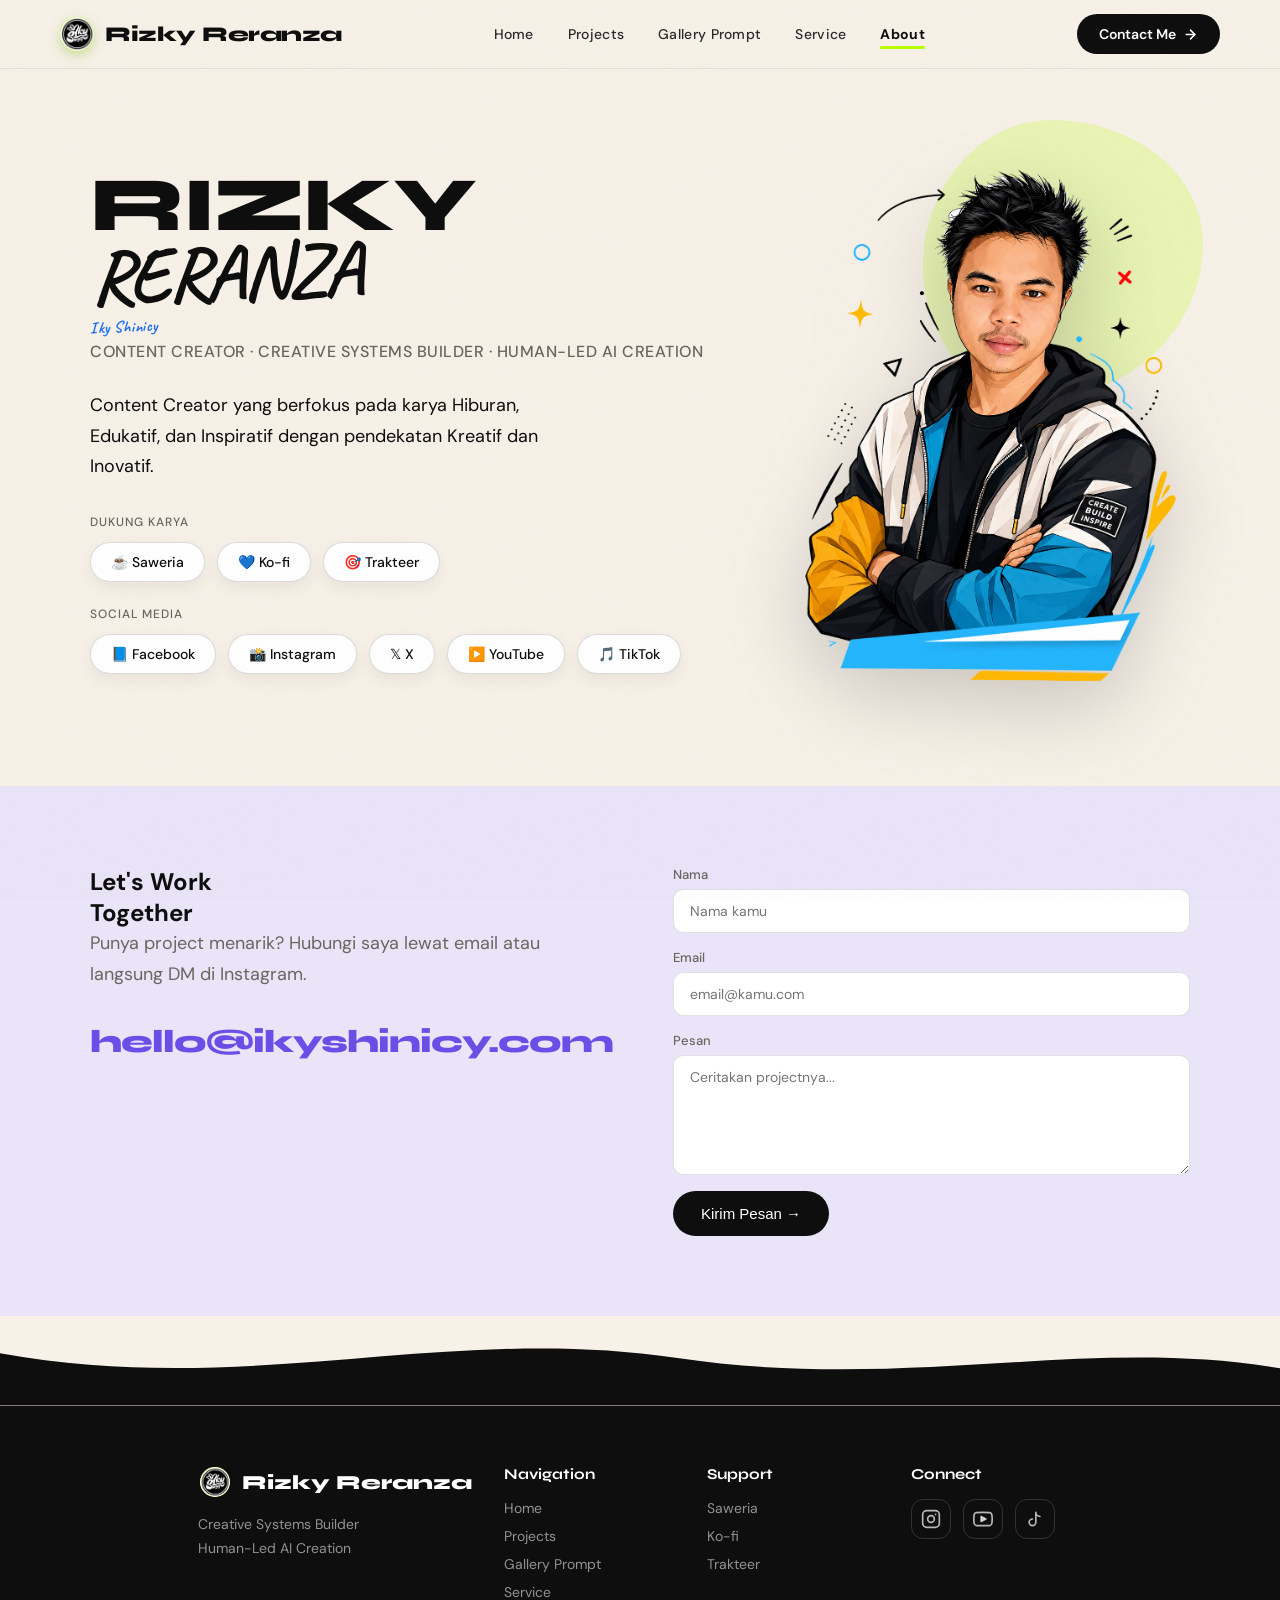
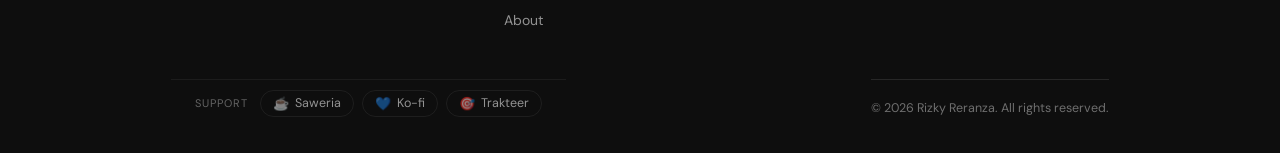
==== commit f99672bf: "Add files via upload" ====
--- a/about.html
+++ b/about.html
@@ -22,7 +22,8 @@
 
     header{position:fixed;z-index:1000;top:0;left:0;right:0;display:flex;align-items:center;justify-content:space-between;padding:16px calc(50% - 550px);background:rgba(247,241,232,.9);backdrop-filter:blur(16px);border-bottom:3px solid var(--ink);}
     .logo{font-family:'Syne',sans-serif;font-weight:800;font-size:20px;letter-spacing:-0.5px;display:flex;align-items:center;gap:10px;}
-    .logo-dot{display:inline-block;background:var(--lime);border:2.5px solid var(--ink);border-radius:50%;width:26px;height:26px;box-shadow:3px 3px 0 var(--ink);}
+    .logo-dot{display:inline-flex;background:var(--lime);border:2.5px solid var(--ink);border-radius:50%;width:26px;height:26px;box-shadow:3px 3px 0 var(--ink);overflow:hidden;}
+    .logo-dot img{width:100%;height:100%;object-fit:cover;display:block;}
     nav{display:flex;gap:6px;align-items:center;}
     nav a{font-size:13px;font-weight:500;padding:7px 14px;border-radius:999px;border:1.5px solid transparent;transition:all .2s;letter-spacing:.3px;}
     nav a:hover,nav a.active{border-color:var(--ink);background:var(--white);}
--- a/css/site.css
+++ b/css/site.css
@@ -27,8 +27,9 @@
   display: inline-flex !important; align-items: center; justify-content: center;
   background: var(--lime) !important; border: none !important; border-radius: 50%;
   width: 34px !important; height: 34px !important; box-shadow: 0 4px 12px rgba(120,180,0,.35) !important;
-  transition: transform .18s;
+  transition: transform .18s; overflow: hidden !important;
 }
+header .logo-dot img { width: 100% !important; height: 100% !important; object-fit: cover; display: block; }
 header .logo-dot:hover { transform: scale(1.08) rotate(-6deg); }
 header nav { display: flex; gap: 4px; align-items: center; }
 header nav a {
@@ -63,7 +64,8 @@
   display: grid; grid-template-columns: 1.6fr 1fr 1fr 1fr; gap: 32px;
 }
 .site-footer .sf-logo { font-family: 'Syne', sans-serif; font-weight: 800; font-size: 20px; display: flex; align-items: center; gap: 10px; margin-bottom: 14px; color:#fff; }
-.site-footer .sf-logo .logo-dot { width: 34px; height: 34px; background: var(--lime); border-radius: 50%; display: inline-flex; align-items:center; justify-content:center; }
+.site-footer .sf-logo .logo-dot { width: 34px; height: 34px; background: var(--lime); border-radius: 50%; display: inline-flex; align-items:center; justify-content:center; overflow: hidden; }
+.site-footer .sf-logo .logo-dot img { width: 100%; height: 100%; object-fit: cover; display: block; }
 .site-footer .sf-brand p { font-size: 14px; color: rgba(255,255,255,.55); line-height: 1.7; }
 .site-footer h4 { font-family: 'Syne', sans-serif; font-weight: 700; font-size: 15px; margin-bottom: 16px; color:#fff; }
 .site-footer .sf-col a { display: block; font-size: 14px; color: rgba(255,255,255,.55); margin-bottom: 10px; transition: color .2s; }
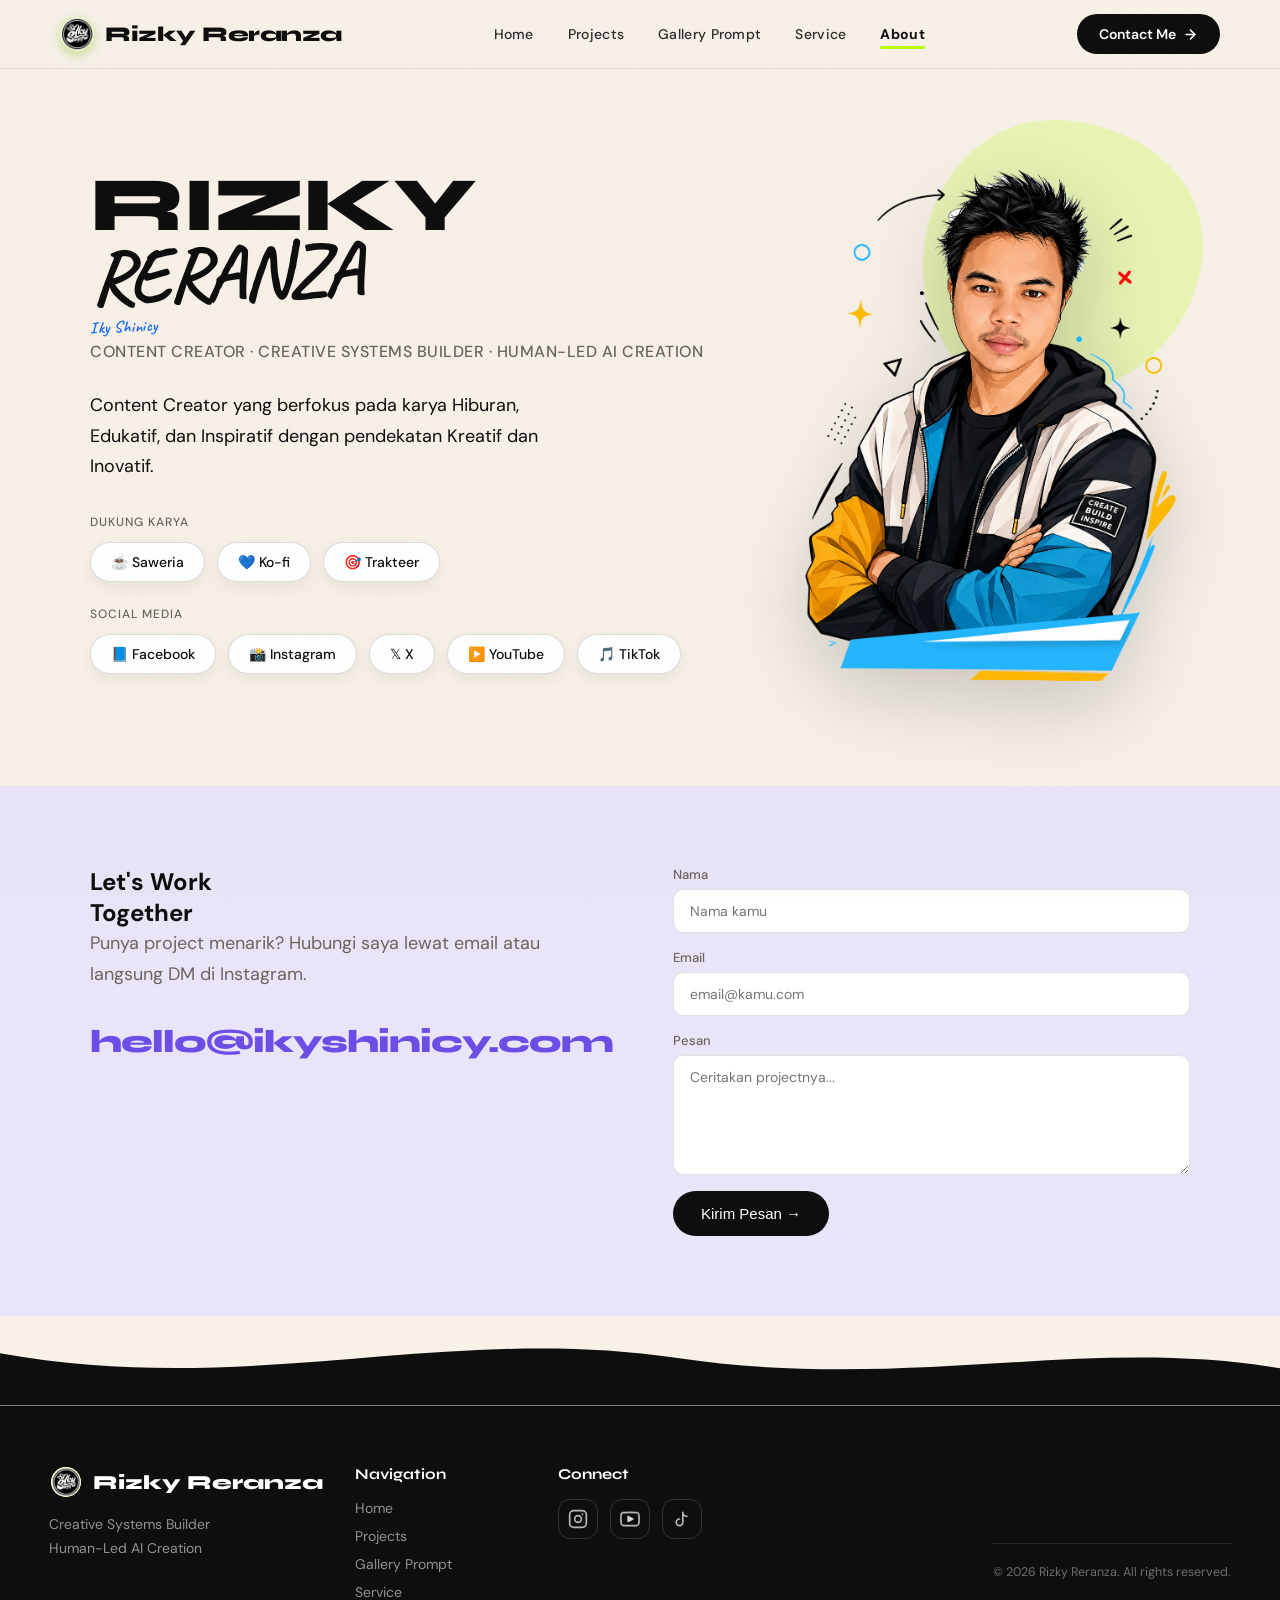
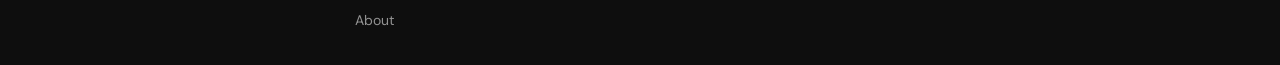
==== commit abbd1a25: "Add files via upload" ====
--- a/about.html
+++ b/about.html
@@ -248,14 +248,6 @@
     setTimeout(() => { btn.textContent = 'Kirim Pesan →'; btn.style.background = ''; }, 3000);
   }
 </script>
-  <div id="support-section"></div>
-<script>
-  // Load support section jika file tersedia
-  fetch('partials/support-section.html')
-    .then(r => { if (!r.ok) throw new Error('not found'); return r.text(); })
-    .then(html => { document.getElementById('support-section').innerHTML = html; })
-    .catch(() => { /* File tidak ada, diabaikan */ });
-</script>
 <script src="js/chrome.js" defer></script>
 </body>
 </html>
--- a/css/pages.css
+++ b/css/pages.css
@@ -63,6 +63,28 @@
 body[data-page="projects"] .progress-pct { color:var(--blue) !important; }
 body[data-page="projects"] .count-badge { background:rgba(27,110,243,.12) !important; color:var(--blue) !important; border-color:rgba(27,110,243,.2) !important; }
 
+/* ================= PROJECT CATEGORY (light blue / blue) ================= */
+body[data-page="project-category"] { background:#E1EFFB !important; color:var(--ink) !important; }
+body[data-page="project-category"] .page-hero { background:#F7F1E8; padding-bottom:40px !important; }
+body[data-page="project-category"] .page-hero h1 { color:var(--ink) !important; }
+body[data-page="project-category"] .page-hero h1 span { color:var(--blue) !important; }
+body[data-page="project-category"] .page-hero p { color:var(--muted) !important; }
+body[data-page="project-category"] .back-btn { color:var(--muted) !important; }
+body[data-page="project-category"] .back-btn:hover { color:var(--ink) !important; }
+body[data-page="project-category"] .project-card { background:#fff !important; border:1px solid rgba(14,14,14,.06) !important; box-shadow:0 6px 20px rgba(27,110,243,.08) !important; }
+body[data-page="project-category"] .project-card:hover { border-color:rgba(27,110,243,.2) !important; box-shadow:0 16px 34px rgba(27,110,243,.16) !important; }
+body[data-page="project-category"] .project-img { background:#eef2f8 !important; }
+body[data-page="project-category"] .project-cat { color:var(--blue) !important; }
+body[data-page="project-category"] .project-year { color:var(--muted) !important; }
+body[data-page="project-category"] .project-title { color:var(--ink) !important; }
+body[data-page="project-category"] .project-desc { color:var(--muted) !important; }
+body[data-page="project-category"] .progress-text { color:var(--muted) !important; }
+body[data-page="project-category"] .progress-track { background:rgba(14,14,14,.08) !important; }
+body[data-page="project-category"] .progress-fill { background:linear-gradient(90deg,var(--blue),var(--sky)) !important; }
+body[data-page="project-category"] .progress-pct { color:var(--blue) !important; }
+body[data-page="project-category"] .project-link { color:var(--blue) !important; border-color:rgba(27,110,243,.25) !important; }
+body[data-page="project-category"] .project-link:hover { background:var(--blue) !important; color:#fff !important; }
+
 /* ================= SERVICE (warm cream / orange) ================= */
 body[data-page="service"] { background:#FBF3E7 !important; color:var(--ink) !important; }
 body[data-page="service"] .hero { background:#FCE7C9 !important; border-bottom:none !important; }
